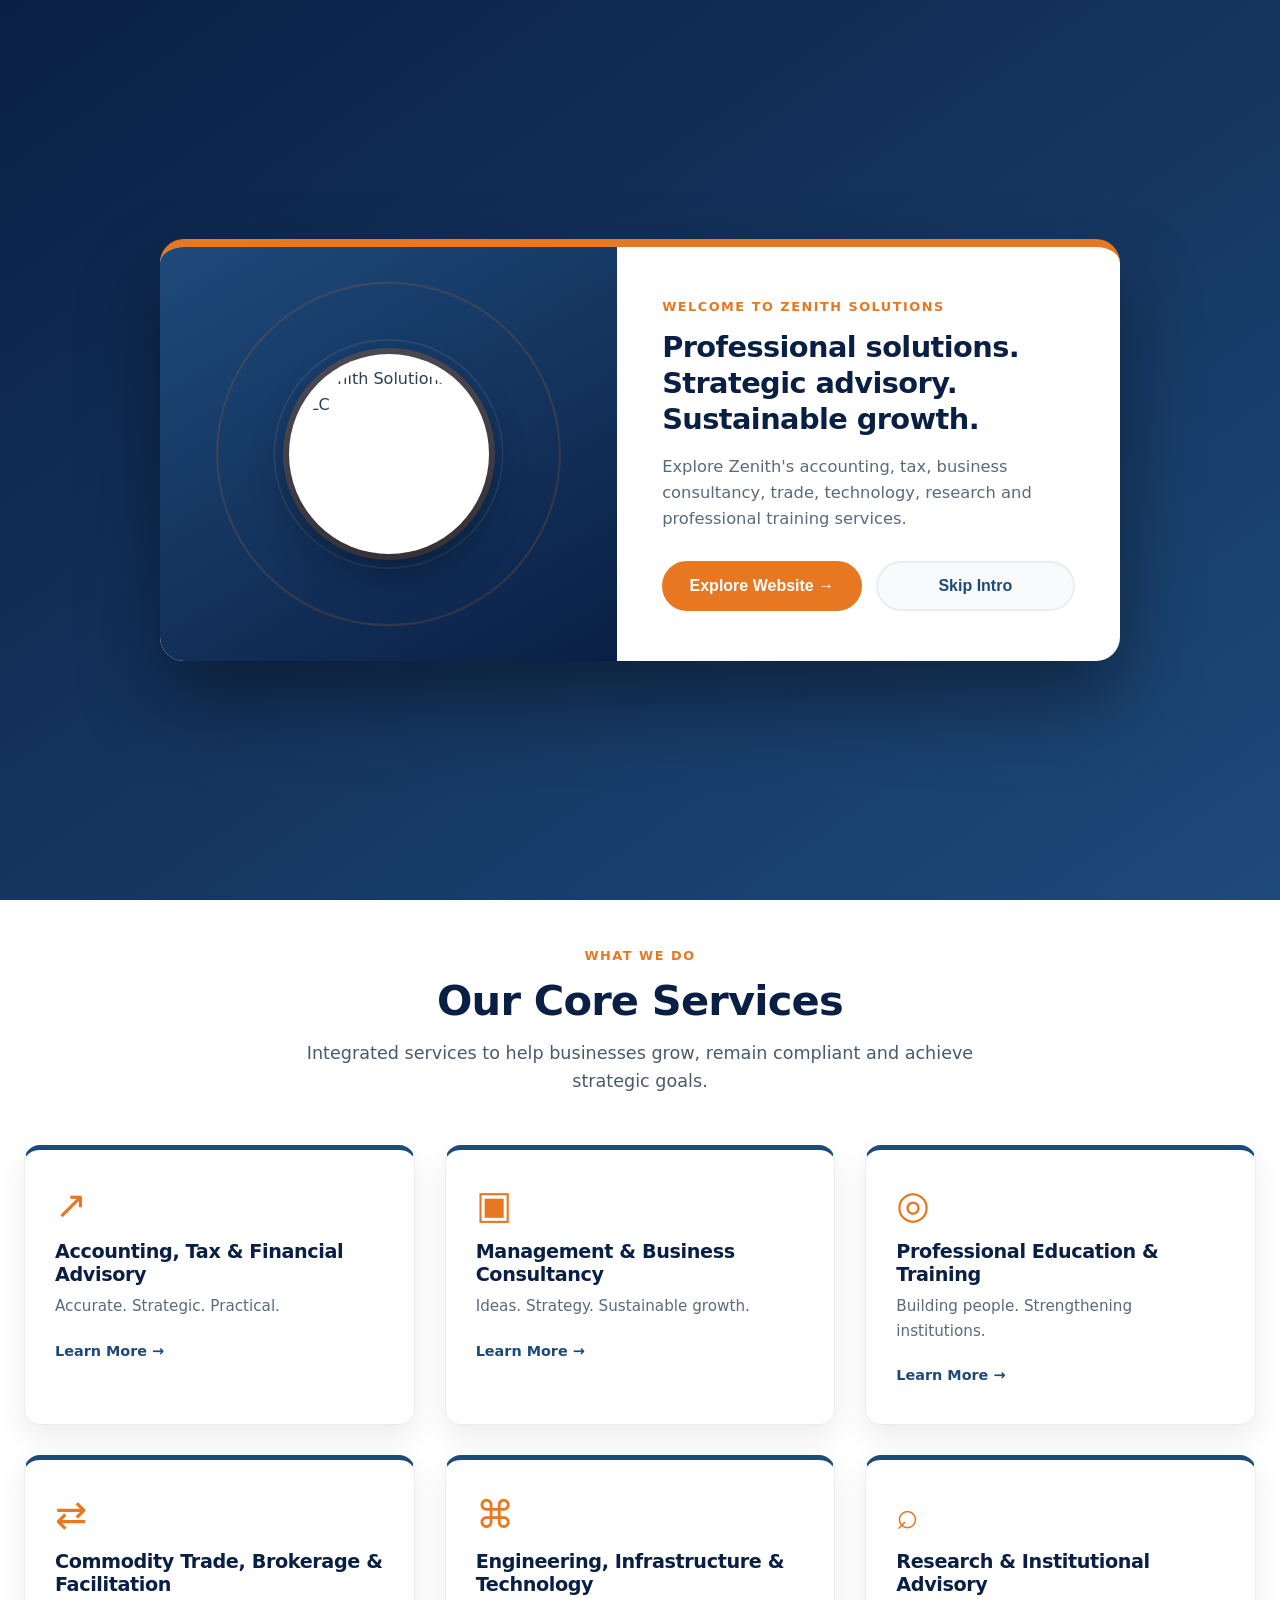
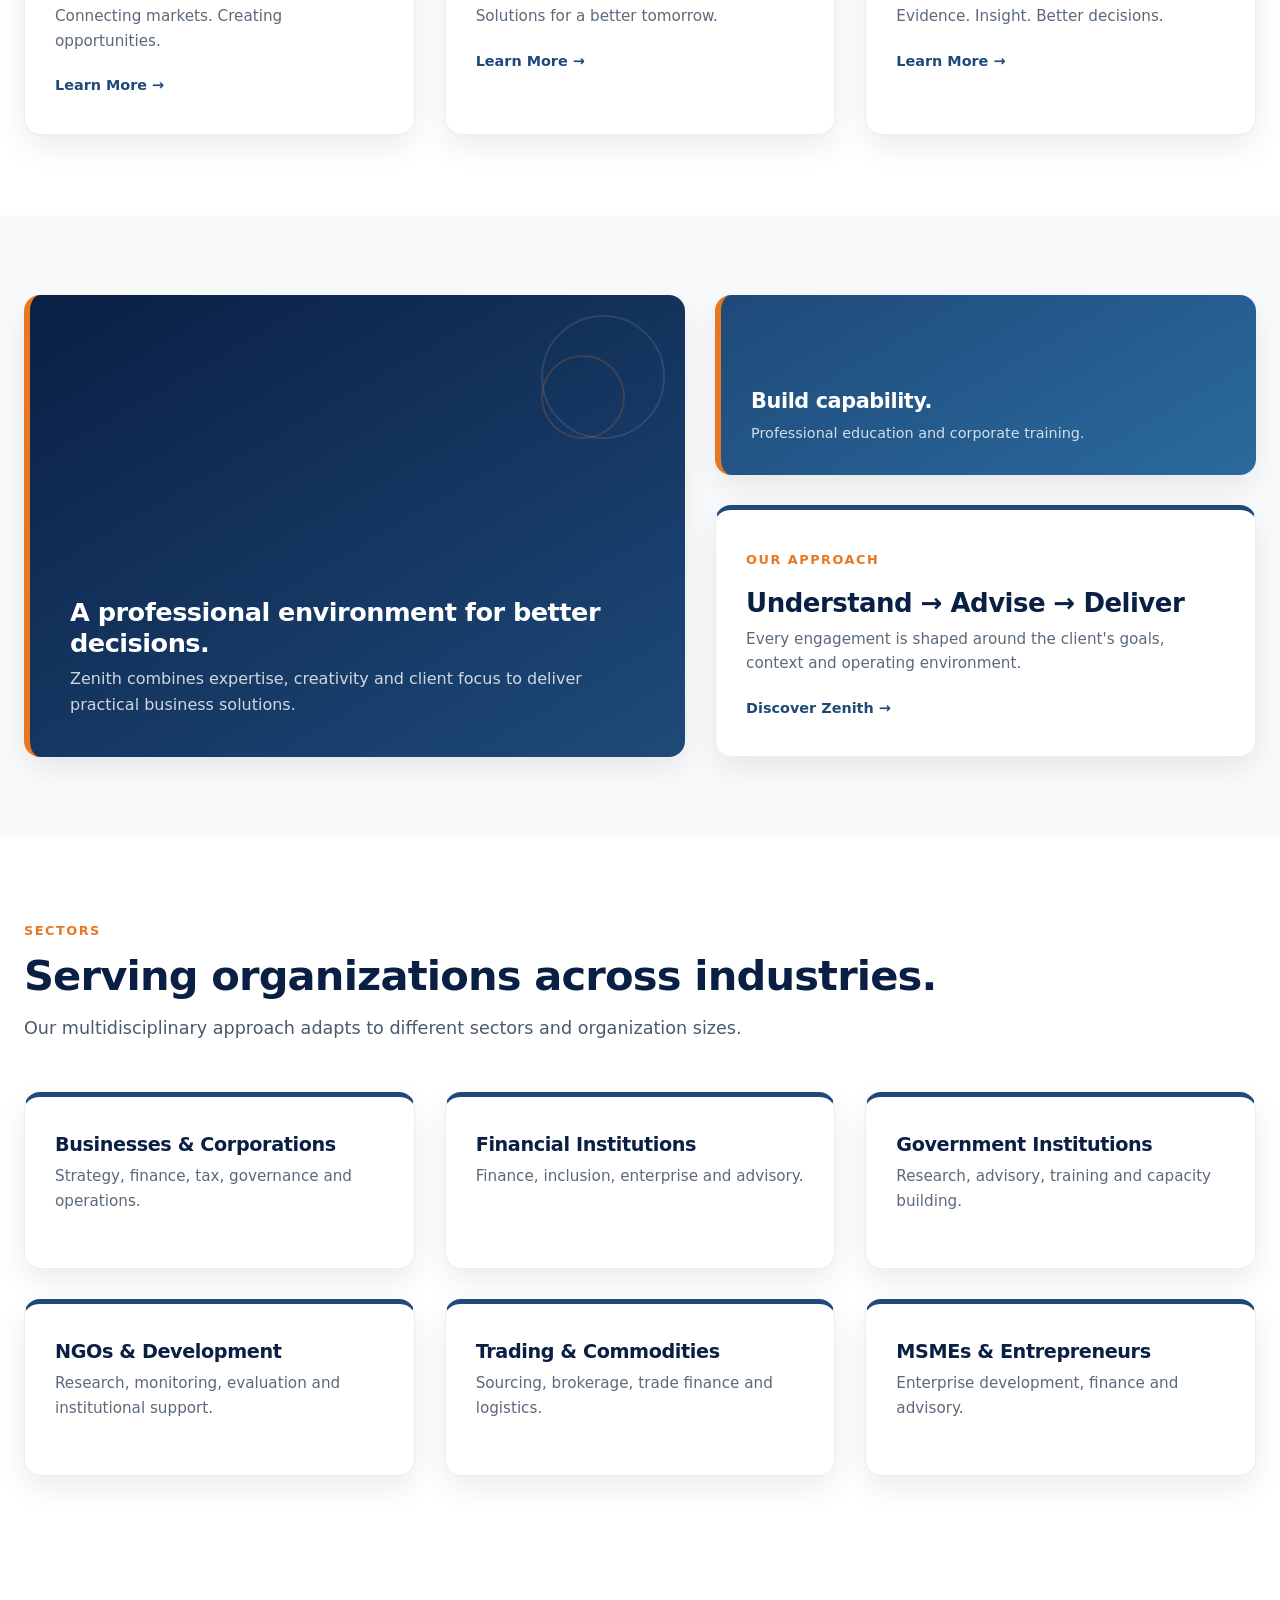
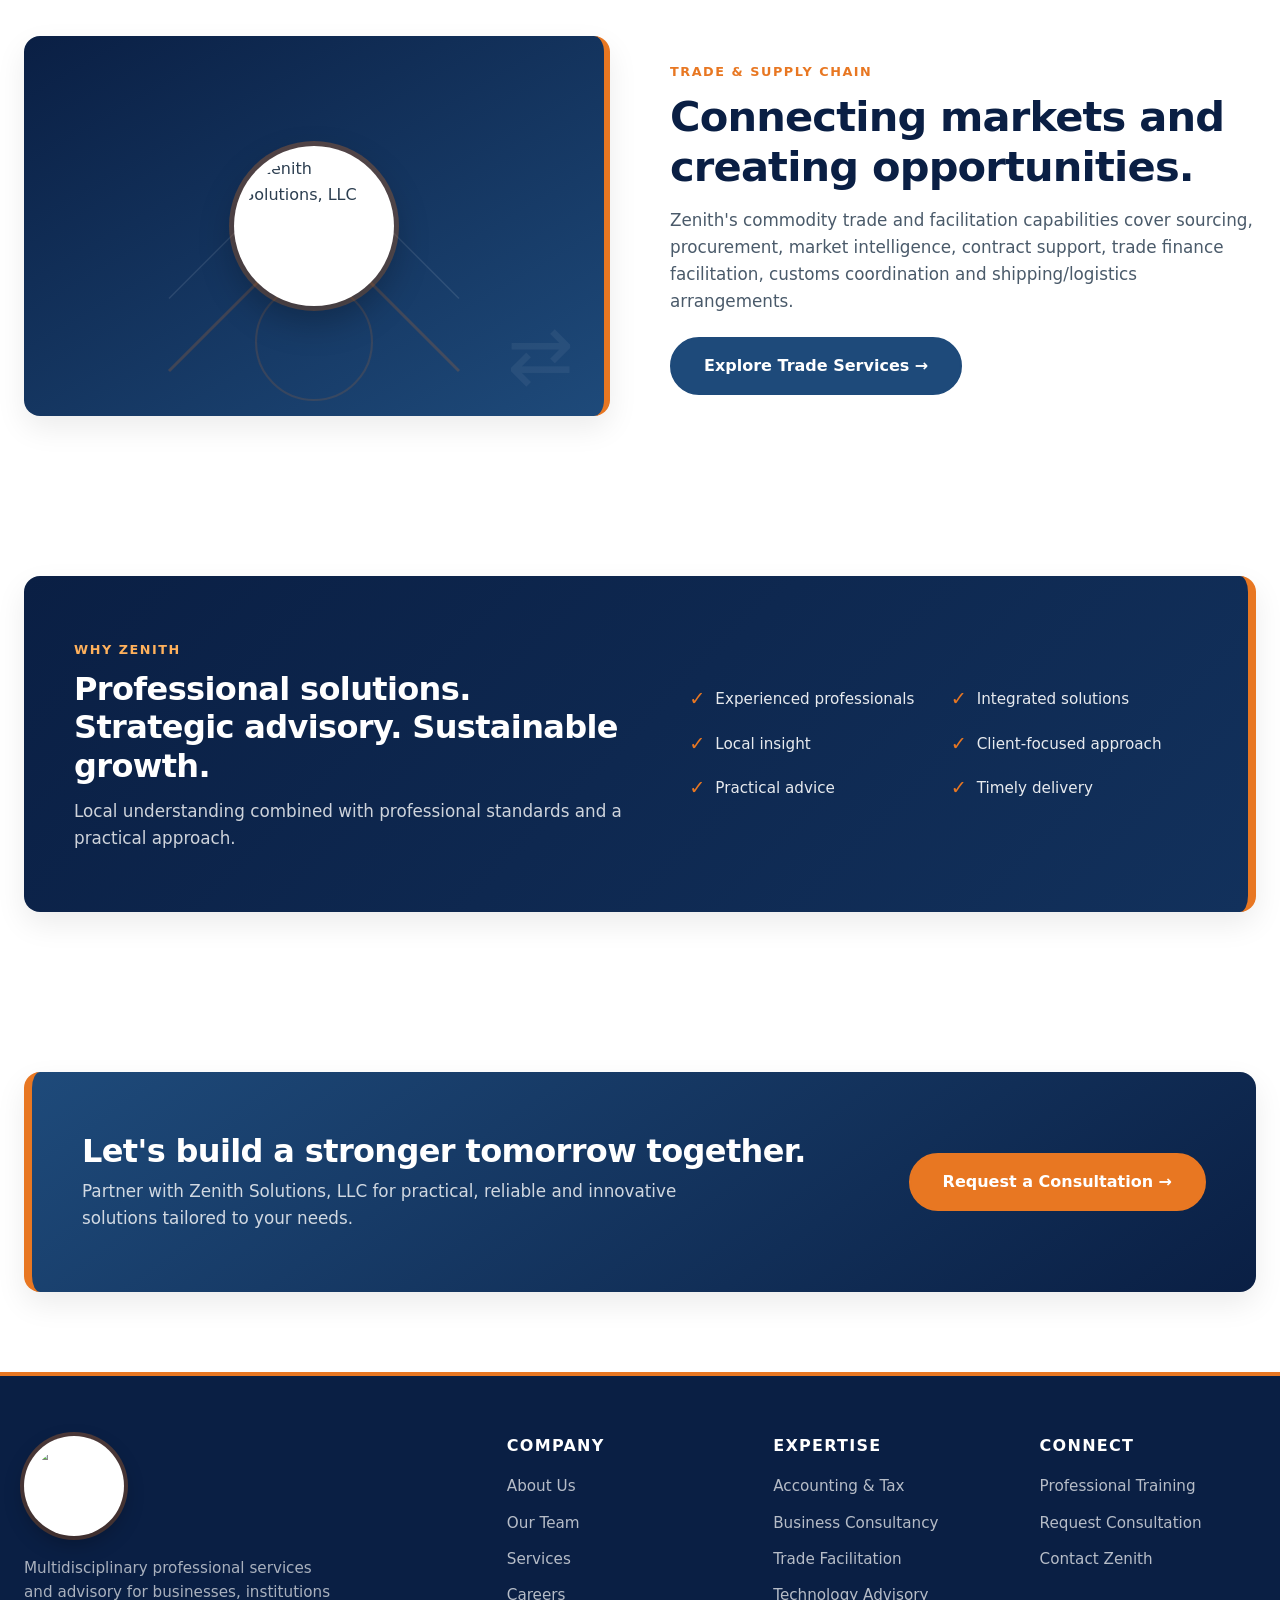
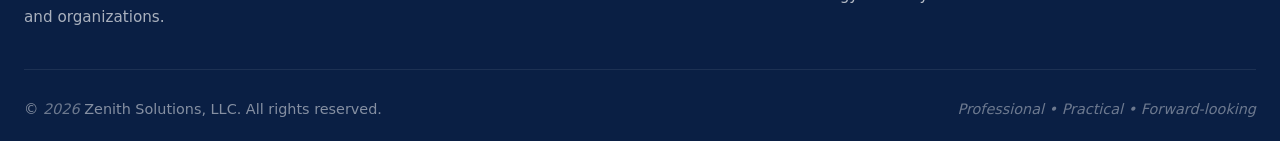
==== index.html @ f46892a3 "Add files via upload" ====
<!DOCTYPE html>
<html lang="en">
<head>
  <meta charset="UTF-8">
  <meta name="viewport" content="width=device-width, initial-scale=1.0">
  <meta name="description" content="Zenith Solutions, LLC — professional accounting, tax, business consultancy, trade, technology, research and training services in Liberia.">
  <title>Home | Zenith Solutions, LLC</title>
  <style>
    /* ---------- RESET & VARIABLES ---------- */
    * {
      margin: 0;
      padding: 0;
      box-sizing: border-box;
    }

    :root {
      --navy: #0A1F44;
      --blue: #1E4A7A;
      --blue-light: #2B6A9E;
      --orange: #E87722;
      --orange-soft: #F5A623;
      --white: #FFFFFF;
      --off-white: #F8FAFC;
      --gray-light: #E9EEF3;
      --gray-text: #2C3E50;
      --shadow: 0 12px 30px rgba(0, 0, 0, 0.08);
      --shadow-hover: 0 20px 40px rgba(0, 0, 0, 0.12);
      --radius: 16px;
      --radius-sm: 10px;
      --transition: all 0.25s ease;
    }

    body {
      font-family: system-ui, -apple-system, 'Segoe UI', Roboto, 'Helvetica Neue', sans-serif;
      background: var(--white);
      color: var(--gray-text);
      line-height: 1.6;
      -webkit-font-smoothing: antialiased;
      overflow-x: hidden;
    }

    .container {
      max-width: 1280px;
      margin: 0 auto;
      padding: 0 24px;
    }

    /* ---------- TYPOGRAPHY ---------- */
    h1, h2, h3, h4 {
      font-weight: 700;
      line-height: 1.2;
      letter-spacing: -0.02em;
      color: var(--navy);
    }

    h1 {
      font-size: clamp(2.2rem, 4.5vw, 3.4rem);
    }

    h2 {
      font-size: clamp(1.8rem, 3.5vw, 2.6rem);
      margin-bottom: 0.8rem;
    }

    h3 {
      font-size: 1.3rem;
      margin-bottom: 0.5rem;
    }

    p {
      color: #3a4a5a;
    }

    a {
      text-decoration: none;
      color: inherit;
      transition: var(--transition);
    }

    .kicker {
      display: inline-block;
      font-size: 0.8rem;
      font-weight: 700;
      text-transform: uppercase;
      letter-spacing: 0.12em;
      color: var(--orange);
      margin-bottom: 0.6rem;
    }

    /* ---------- BUTTONS ---------- */
    .btn {
      display: inline-flex;
      align-items: center;
      justify-content: center;
      gap: 8px;
      padding: 14px 32px;
      border-radius: 50px;
      font-weight: 600;
      font-size: 1rem;
      transition: var(--transition);
      cursor: pointer;
      border: 2px solid transparent;
      text-align: center;
      white-space: nowrap;
    }

    .btn-primary {
      background: var(--orange);
      color: var(--white);
      border-color: var(--orange);
    }

    .btn-primary:hover {
      background: #d4661a;
      border-color: #d4661a;
      transform: translateY(-2px);
      box-shadow: 0 8px 20px rgba(232, 119, 34, 0.3);
    }

    .btn-outline {
      background: transparent;
      color: var(--white);
      border-color: rgba(255, 255, 255, 0.6);
    }

    .btn-outline:hover {
      background: var(--white);
      color: var(--navy);
      border-color: var(--white);
      transform: translateY(-2px);
    }

    .btn-blue {
      background: var(--blue);
      color: var(--white);
      border-color: var(--blue);
    }

    .btn-blue:hover {
      background: var(--navy);
      border-color: var(--navy);
      transform: translateY(-2px);
      box-shadow: 0 8px 20px rgba(10, 31, 68, 0.25);
    }

    /* ---------- WELCOME OVERLAY ---------- */
    .welcome {
      position: fixed;
      inset: 0;
      z-index: 9999;
      background: linear-gradient(145deg, var(--navy) 0%, var(--blue) 100%);
      display: flex;
      align-items: center;
      justify-content: center;
      padding: 24px;
      transition: opacity 0.5s ease, visibility 0.5s ease;
      overflow-y: auto;
    }

    .welcome.hide {
      opacity: 0;
      visibility: hidden;
    }

    .welcome-card {
      background: var(--white);
      border-radius: 24px;
      max-width: 960px;
      width: 100%;
      display: grid;
      grid-template-columns: 1fr 1.1fr;
      overflow: hidden;
      box-shadow: 0 40px 80px rgba(0, 0, 0, 0.4);
      border-top: 8px solid var(--orange);
    }

    .welcome-photo {
      background: linear-gradient(150deg, var(--blue) 0%, var(--navy) 100%);
      min-height: 380px;
      position: relative;
      display: flex;
      align-items: center;
      justify-content: center;
      padding: 30px;
    }

    .welcome-photo::before {
      content: '';
      position: absolute;
      inset: 0;
      background: url("data:image/svg+xml,%3Csvg xmlns='http://www.w3.org/2000/svg' width='400' height='400' viewBox='0 0 400 400'%3E%3Ccircle cx='200' cy='200' r='150' fill='none' stroke='%23E87722' stroke-width='2' opacity='0.15'/%3E%3Ccircle cx='200' cy='200' r='100' fill='none' stroke='%23FFFFFF' stroke-width='1.5' opacity='0.08'/%3E%3Ccircle cx='200' cy='200' r='60' fill='none' stroke='%23E87722' stroke-width='3' opacity='0.1'/%3E%3C/svg%3E") center/cover no-repeat;
    }

    /* Circular logo showcase in welcome */
    .welcome-logo-circle {
      position: relative;
      z-index: 2;
      width: 200px;
      height: 200px;
      border-radius: 50%;
      background: var(--white);
      padding: 12px;
      box-shadow: 0 20px 40px rgba(0, 0, 0, 0.3), 0 0 0 6px rgba(232, 119, 34, 0.25);
      display: flex;
      align-items: center;
      justify-content: center;
      overflow: hidden;
    }

    .welcome-logo-circle img {
      width: 100%;
      height: 100%;
      object-fit: cover;
      border-radius: 50%;
      display: block;
    }

    .welcome-copy {
      padding: 50px 45px;
      display: flex;
      flex-direction: column;
      justify-content: center;
    }

    .welcome-copy .kicker {
      margin-bottom: 0.8rem;
    }

    .welcome-copy h2 {
      font-size: 1.8rem;
      margin-bottom: 1rem;
      line-height: 1.25;
    }

    .welcome-copy p {
      color: #5a6a7a;
      margin-bottom: 1.8rem;
      font-size: 1.02rem;
    }

    .welcome-actions {
      display: flex;
      gap: 14px;
      flex-wrap: wrap;
    }

    .welcome-actions .btn-primary {
      flex: 1;
      min-width: 160px;
    }

    .welcome-actions .btn-outline {
      color: var(--blue);
      border-color: var(--gray-light);
      background: var(--off-white);
      flex: 1;
      min-width: 140px;
    }

    .welcome-actions .btn-outline:hover {
      background: var(--blue);
      color: var(--white);
      border-color: var(--blue);
    }

    /* ---------- TOP BAR ---------- */
    .topbar {
      background: var(--navy);
      color: rgba(255, 255, 255, 0.8);
      font-size: 0.85rem;
      padding: 10px 0;
      border-bottom: 2px solid var(--orange);
    }

    .topbar .container {
      display: flex;
      justify-content: space-between;
      align-items: center;
      flex-wrap: wrap;
      gap: 12px;
    }

    .top-left {
      display: flex;
      gap: 28px;
      flex-wrap: wrap;
    }

    .top-left span {
      display: flex;
      align-items: center;
      gap: 6px;
    }

    .top-right {
      display: flex;
      gap: 18px;
      font-size: 1rem;
      color: rgba(255, 255, 255, 0.7);
    }

    .top-right span {
      cursor: pointer;
      transition: var(--transition);
    }

    .top-right span:hover {
      color: var(--orange);
    }

    /* ---------- NAVBAR — CIRCULAR LOGO ---------- */
    .navbar {
      background: var(--white);
      padding: 0.5rem 0;
      border-bottom: 1px solid var(--gray-light);
      position: sticky;
      top: 0;
      z-index: 100;
      box-shadow: 0 2px 10px rgba(0, 0, 0, 0.03);
    }

    .nav-inner {
      display: flex;
      align-items: center;
      justify-content: space-between;
      flex-wrap: wrap;
      gap: 16px;
    }

    /* Circular logo container */
    .logo-circle {
      display: flex;
      align-items: center;
      flex-shrink: 0;
      position: relative;
    }

    .logo-circle a {
      display: flex;
      align-items: center;
      justify-content: center;
      width: 76px;
      height: 76px;
      border-radius: 50%;
      background: var(--white);
      overflow: hidden;
      padding: 6px;
      box-shadow: 0 6px 18px rgba(10, 31, 68, 0.15), 0 0 0 3px var(--white), 0 0 0 5px rgba(232, 119, 34, 0.35);
      transition: var(--transition);
      position: relative;
      margin: -12px 0;
    }

    .logo-circle a::before {
      content: '';
      position: absolute;
      inset: 0;
      border-radius: 50%;
      background: linear-gradient(145deg, var(--blue) 0%, var(--navy) 100%);
      opacity: 0;
      transition: var(--transition);
    }

    .logo-circle a:hover {
      transform: translateY(-3px) scale(1.04);
      box-shadow: 0 12px 28px rgba(10, 31, 68, 0.25), 0 0 0 3px var(--white), 0 0 0 5px var(--orange);
    }

    .logo-circle a:hover::before {
      opacity: 0.05;
    }

    .logo-circle img {
      width: 100%;
      height: 100%;
      object-fit: contain;
      border-radius: 50%;
      display: block;
      position: relative;
      z-index: 2;
      transition: var(--transition);
    }

    .menu {
      display: none;
      background: none;
      border: 2px solid var(--gray-light);
      border-radius: 8px;
      padding: 8px 14px;
      font-size: 1.4rem;
      cursor: pointer;
      color: var(--navy);
      transition: var(--transition);
    }

    .menu:hover {
      background: var(--off-white);
      border-color: var(--blue);
    }

    .nav-links {
      display: flex;
      align-items: center;
      gap: 6px;
      flex-wrap: wrap;
    }

    .nav-links a {
      font-weight: 500;
      font-size: 0.94rem;
      color: var(--navy);
      padding: 8px 14px;
      border-radius: 30px;
      transition: var(--transition);
      position: relative;
    }

    .nav-links a:hover {
      color: var(--orange);
      background: rgba(232, 119, 34, 0.08);
    }

    .nav-links .nav-cta {
      background: var(--orange);
      color: var(--white) !important;
      padding: 10px 24px;
      font-weight: 600;
      margin-left: 6px;
    }

    .nav-links .nav-cta:hover {
      background: #d4661a !important;
      color: var(--white) !important;
      box-shadow: 0 6px 18px rgba(232, 119, 34, 0.3);
    }

    /* Mobile consult button */
    .mobile-consult {
      display: none;
      background: var(--orange);
      color: var(--white);
      text-align: center;
      padding: 14px;
      font-weight: 600;
      font-size: 1rem;
      border-bottom: 2px solid #d4661a;
    }

    .mobile-consult:hover {
      background: #d4661a;
    }

    /* ---------- HERO ---------- */
    .hero {
      background: linear-gradient(145deg, var(--navy) 0%, var(--blue) 100%);
      color: var(--white);
      padding: 80px 0 90px;
      position: relative;
      overflow: hidden;
    }

    .hero::before {
      content: '';
      position: absolute;
      top: -40%;
      right: -10%;
      width: 600px;
      height: 600px;
      background: radial-gradient(circle, rgba(232, 119, 34, 0.1) 0%, transparent 70%);
      border-radius: 50%;
      pointer-events: none;
    }

    .hero::after {
      content: '';
      position: absolute;
      bottom: -30%;
      left: -5%;
      width: 400px;
      height: 400px;
      background: radial-gradient(circle, rgba(255, 255, 255, 0.03) 0%, transparent 70%);
      border-radius: 50%;
      pointer-events: none;
    }

    .hero-grid {
      display: grid;
      grid-template-columns: 1.1fr 0.9fr;
      gap: 60px;
      align-items: center;
      position: relative;
      z-index: 2;
    }

    .hero h1 {
      color: var(--white);
      margin-bottom: 1.2rem;
    }

    .hero h1 span {
      color: var(--orange-soft);
      position: relative;
      display: inline-block;
    }

    .hero-copy {
      font-size: 1.1rem;
      color: rgba(255, 255, 255, 0.85);
      max-width: 580px;
      margin-bottom: 2rem;
    }

    .hero .actions {
      display: flex;
      gap: 16px;
      flex-wrap: wrap;
    }

    /* Hero visual — circular logo showcase */
    .hero-visual {
      position: relative;
      display: flex;
      justify-content: center;
      align-items: center;
    }

    .hero-logo-circle-wrap {
      position: relative;
      width: 300px;
      height: 300px;
      display: flex;
      align-items: center;
      justify-content: center;
    }

    .hero-logo-circle-wrap::before {
      content: '';
      position: absolute;
      inset: 0;
      border-radius: 50%;
      border: 2px dashed rgba(232, 119, 34, 0.3);
      animation: spin 30s linear infinite;
    }

    .hero-logo-circle-wrap::after {
      content: '';
      position: absolute;
      inset: 20px;
      border-radius: 50%;
      border: 1px solid rgba(255, 255, 255, 0.1);
    }

    @keyframes spin {
      from { transform: rotate(0deg); }
      to { transform: rotate(360deg); }
    }

    .hero-logo-circle {
      width: 230px;
      height: 230px;
      border-radius: 50%;
      background: var(--white);
      padding: 14px;
      box-shadow: 0 30px 60px rgba(0, 0, 0, 0.4), 0 0 0 6px rgba(255, 255, 255, 0.1), 0 0 0 12px rgba(232, 119, 34, 0.2);
      display: flex;
      align-items: center;
      justify-content: center;
      transition: var(--transition);
      position: relative;
      z-index: 2;
    }

    .hero-logo-circle:hover {
      transform: scale(1.04);
      box-shadow: 0 40px 70px rgba(0, 0, 0, 0.45), 0 0 0 6px rgba(255, 255, 255, 0.15), 0 0 0 12px rgba(232, 119, 34, 0.35);
    }

    .hero-logo-circle img {
      width: 100%;
      height: 100%;
      object-fit: contain;
      border-radius: 50%;
      display: block;
    }

    .hero-pill {
      position: absolute;
      background: var(--white);
      color: var(--navy);
      padding: 14px 22px;
      border-radius: 60px;
      box-shadow: 0 20px 30px rgba(0, 0, 0, 0.2);
      display: flex;
      flex-direction: column;
      gap: 2px;
      font-size: 0.85rem;
      border-left: 5px solid var(--orange);
      transition: var(--transition);
      z-index: 5;
    }

    .hero-pill strong {
      font-size: 0.95rem;
      color: var(--navy);
    }

    .hero-pill span {
      color: #5a6a7a;
    }

    .pill-one {
      bottom: -5px;
      left: -20px;
      animation: float 5s ease-in-out infinite;
    }

    .pill-two {
      top: -5px;
      right: -20px;
      animation: float 6s ease-in-out infinite reverse;
    }

    @keyframes float {
      0%, 100% { transform: translateY(0); }
      50% { transform: translateY(-12px); }
    }

    /* ---------- REVEAL ANIMATION ---------- */
    .reveal {
      opacity: 0;
      transform: translateY(30px);
      transition: opacity 0.7s ease, transform 0.7s ease;
    }

    .reveal.visible {
      opacity: 1;
      transform: translateY(0);
    }

    /* ---------- TRUST BAR ---------- */
    .trust {
      background: var(--off-white);
      padding: 40px 0;
      border-bottom: 3px solid var(--orange);
    }

    .trust-grid {
      display: grid;
      grid-template-columns: repeat(4, 1fr);
      gap: 30px;
      text-align: center;
    }

    .trust-item strong {
      display: block;
      font-size: 1.1rem;
      color: var(--navy);
      font-weight: 700;
      margin-bottom: 4px;
    }

    .trust-item span {
      font-size: 0.9rem;
      color: #5a6a7a;
    }

    .trust-item {
      padding: 10px;
      border-right: 1px solid var(--gray-light);
    }

    .trust-item:last-child {
      border-right: none;
    }

    /* ---------- SECTIONS ---------- */
    .section {
      padding: 80px 0;
    }

    .section.soft {
      background: var(--off-white);
    }

    .section-head {
      margin-bottom: 50px;
    }

    .section-head.center {
      text-align: center;
      max-width: 700px;
      margin-left: auto;
      margin-right: auto;
    }

    .section-head p {
      font-size: 1.1rem;
      color: #4a5a6a;
    }

    /* ---------- CARDS GRID ---------- */
    .grid3 {
      display: grid;
      grid-template-columns: repeat(auto-fit, minmax(300px, 1fr));
      gap: 30px;
    }

    .card {
      background: var(--white);
      border-radius: var(--radius);
      padding: 36px 30px;
      box-shadow: var(--shadow);
      transition: var(--transition);
      border: 1px solid var(--gray-light);
      border-top: 5px solid var(--blue);
      position: relative;
      overflow: hidden;
    }

    .card:hover {
      transform: translateY(-8px);
      box-shadow: var(--shadow-hover);
      border-top-color: var(--orange);
    }

    .card .icon {
      font-size: 2.4rem;
      color: var(--orange);
      margin-bottom: 1rem;
      font-weight: 300;
      line-height: 1;
    }

    .card h3 {
      font-size: 1.2rem;
      margin-bottom: 0.5rem;
    }

    .card p {
      color: #5a6a7a;
      margin-bottom: 1.2rem;
      font-size: 0.95rem;
    }

    .more {
      font-weight: 600;
      color: var(--blue);
      font-size: 0.9rem;
      display: inline-flex;
      align-items: center;
      gap: 4px;
      transition: var(--transition);
    }

    .more:hover {
      color: var(--orange);
      gap: 8px;
    }

    /* ---------- PHOTO MOSAIC ---------- */
    .photo-mosaic {
      display: grid;
      grid-template-columns: 1.1fr 0.9fr;
      gap: 30px;
      align-items: stretch;
    }

    .photo-large {
      background: linear-gradient(150deg, var(--navy) 0%, var(--blue) 100%);
      border-radius: var(--radius);
      min-height: 420px;
      display: flex;
      align-items: flex-end;
      padding: 40px;
      box-shadow: var(--shadow);
      border-left: 6px solid var(--orange);
      position: relative;
      overflow: hidden;
    }

    .photo-large::before {
      content: '';
      position: absolute;
      top: 20px;
      right: 20px;
      width: 120px;
      height: 120px;
      border: 2px solid rgba(255, 255, 255, 0.1);
      border-radius: 50%;
    }

    .photo-large::after {
      content: '';
      position: absolute;
      top: 60px;
      right: 60px;
      width: 80px;
      height: 80px;
      border: 2px solid rgba(232, 119, 34, 0.2);
      border-radius: 50%;
    }

    .photo-caption {
      position: relative;
      z-index: 2;
    }

    .photo-caption h3 {
      color: var(--white);
      font-size: 1.6rem;
      margin-bottom: 0.5rem;
    }

    .photo-caption p {
      color: rgba(255, 255, 255, 0.8);
      font-size: 1rem;
    }

    .photo-column {
      display: flex;
      flex-direction: column;
      gap: 30px;
    }

    .photo-small {
      background: linear-gradient(150deg, var(--blue) 0%, var(--blue-light) 100%);
      border-radius: var(--radius);
      min-height: 180px;
      display: flex;
      align-items: flex-end;
      padding: 30px;
      box-shadow: var(--shadow);
      border-left: 6px solid var(--orange);
    }

    .photo-small .photo-caption h3 {
      font-size: 1.3rem;
    }

    .photo-small .photo-caption p {
      font-size: 0.9rem;
    }

    /* ---------- TRADE FEATURE ---------- */
    .trade-feature {
      display: grid;
      grid-template-columns: 1fr 1fr;
      gap: 60px;
      align-items: center;
    }

    .trade-photo {
      background: linear-gradient(150deg, var(--navy) 0%, var(--blue) 100%);
      border-radius: var(--radius);
      min-height: 380px;
      box-shadow: var(--shadow);
      border-right: 6px solid var(--orange);
      position: relative;
      overflow: hidden;
      display: flex;
      align-items: center;
      justify-content: center;
    }

    .trade-photo::before {
      content: '';
      position: absolute;
      inset: 0;
      background: url("data:image/svg+xml,%3Csvg xmlns='http://www.w3.org/2000/svg' width='400' height='400' viewBox='0 0 400 400'%3E%3Cpath d='M100 300 L200 200 L300 300' fill='none' stroke='%23E87722' stroke-width='2' opacity='0.2'/%3E%3Cpath d='M100 250 L200 150 L300 250' fill='none' stroke='%23FFFFFF' stroke-width='1' opacity='0.1'/%3E%3Ccircle cx='200' cy='280' r='40' fill='none' stroke='%23E87722' stroke-width='1.5' opacity='0.15'/%3E%3C/svg%3E") center/cover no-repeat;
    }

    .trade-photo::after {
      content: '⇄';
      font-size: 5rem;
      color: rgba(255, 255, 255, 0.06);
      position: absolute;
      bottom: 20px;
      right: 30px;
      line-height: 1;
    }

    /* Trade circular logo mark */
    .trade-logo-circle {
      position: relative;
      z-index: 2;
      width: 160px;
      height: 160px;
      border-radius: 50%;
      background: var(--white);
      padding: 10px;
      box-shadow: 0 15px 35px rgba(0, 0, 0, 0.25), 0 0 0 5px rgba(232, 119, 34, 0.3);
      display: flex;
      align-items: center;
      justify-content: center;
      transition: var(--transition);
    }

    .trade-logo-circle:hover {
      transform: scale(1.05);
    }

    .trade-logo-circle img {
      width: 100%;
      height: 100%;
      object-fit: contain;
      border-radius: 50%;
      display: block;
    }

    .trade-feature h2 {
      margin-bottom: 1rem;
    }

    .trade-feature p {
      font-size: 1.05rem;
      color: #4a5a6a;
    }

    /* ---------- FEATURE STRIP ---------- */
    .feature-strip {
      background: linear-gradient(135deg, var(--navy) 0%, #12315c 100%);
      color: var(--white);
      padding: 60px 50px;
      border-radius: var(--radius);
      display: grid;
      grid-template-columns: 1fr 0.9fr;
      gap: 50px;
      align-items: center;
      box-shadow: var(--shadow);
      border-right: 8px solid var(--orange);
    }

    .feature-strip h2 {
      color: var(--white);
      font-size: 2rem;
      margin-bottom: 0.8rem;
    }

    .feature-strip p {
      color: rgba(255, 255, 255, 0.8);
      font-size: 1.05rem;
    }

    .feature-list {
      display: grid;
      grid-template-columns: 1fr 1fr;
      gap: 14px;
    }

    .feature-list div {
      color: rgba(255, 255, 255, 0.9);
      font-weight: 500;
      display: flex;
      align-items: center;
      gap: 10px;
      font-size: 0.95rem;
    }

    .feature-list div::before {
      content: '✓';
      color: var(--orange);
      font-weight: 700;
      font-size: 1.2rem;
    }

    /* ---------- CTA ---------- */
    .cta {
      background: linear-gradient(145deg, var(--blue) 0%, var(--navy) 100%);
      padding: 60px 50px;
      border-radius: var(--radius);
      display: flex;
      justify-content: space-between;
      align-items: center;
      gap: 40px;
      flex-wrap: wrap;
      box-shadow: var(--shadow);
      border-left: 8px solid var(--orange);
    }

    .cta h2 {
      color: var(--white);
      font-size: 2rem;
      margin-bottom: 0.5rem;
    }

    .cta p {
      color: rgba(255, 255, 255, 0.8);
      font-size: 1.05rem;
      max-width: 600px;
    }

    /* ---------- FOOTER ---------- */
    .footer {
      background: var(--navy);
      color: rgba(255, 255, 255, 0.75);
      padding: 60px 0 20px;
      border-top: 4px solid var(--orange);
    }

    .footer-grid {
      display: grid;
      grid-template-columns: 2fr 1fr 1fr 1fr;
      gap: 50px;
      padding-bottom: 40px;
      border-bottom: 1px solid rgba(255, 255, 255, 0.08);
    }

    /* Footer circular logo */
    .footer-logo-circle {
      width: 100px;
      height: 100px;
      border-radius: 50%;
      background: var(--white);
      padding: 8px;
      display: flex;
      align-items: center;
      justify-content: center;
      margin-bottom: 20px;
      box-shadow: 0 8px 20px rgba(0, 0, 0, 0.25), 0 0 0 4px rgba(232, 119, 34, 0.3);
      transition: var(--transition);
    }

    .footer-logo-circle:hover {
      transform: scale(1.05);
    }

    .footer-logo-circle img {
      width: 100%;
      height: 100%;
      object-fit: contain;
      border-radius: 50%;
      display: block;
    }

    .footer p {
      color: rgba(255, 255, 255, 0.65);
      font-size: 0.95rem;
      max-width: 320px;
    }

    .footer h3 {
      color: var(--white);
      font-size: 1rem;
      text-transform: uppercase;
      letter-spacing: 0.08em;
      margin-bottom: 1.2rem;
      font-weight: 700;
    }

    .footer a {
      display: block;
      color: rgba(255, 255, 255, 0.7);
      margin-bottom: 12px;
      font-size: 0.95rem;
      transition: var(--transition);
    }

    .footer a:hover {
      color: var(--orange);
      transform: translateX(4px);
    }

    .copyright {
      padding-top: 28px;
      display: flex;
      justify-content: space-between;
      align-items: center;
      flex-wrap: wrap;
      gap: 12px;
      color: rgba(255, 255, 255, 0.5);
      font-size: 0.9rem;
    }

    .copyright span:last-child {
      color: rgba(255, 255, 255, 0.4);
      font-style: italic;
    }

    /* ---------- RESPONSIVE ---------- */
    @media (max-width: 1024px) {
      .hero-grid {
        grid-template-columns: 1fr;
        text-align: center;
      }

      .hero-copy {
        margin-left: auto;
        margin-right: auto;
      }

      .hero .actions {
        justify-content: center;
      }

      .hero-visual {
        margin-top: 40px;
      }

      .photo-mosaic {
        grid-template-columns: 1fr;
      }

      .trade-feature {
        grid-template-columns: 1fr;
        gap: 40px;
      }

      .feature-strip {
        grid-template-columns: 1fr;
        padding: 40px 30px;
      }

      .cta {
        flex-direction: column;
        text-align: center;
        padding: 40px 30px;
      }

      .footer-grid {
        grid-template-columns: 1fr 1fr;
      }

      .welcome-card {
        grid-template-columns: 1fr;
        max-width: 500px;
      }

      .welcome-photo {
        min-height: 240px;
      }

      .welcome-copy {
        padding: 40px 32px;
      }
    }

    @media (max-width: 768px) {
      .topbar .container {
        flex-direction: column;
        text-align: center;
      }

      .top-left {
        justify-content: center;
        gap: 16px;
      }

      .top-right {
        justify-content: center;
      }

      .menu {
        display: block;
      }

      .nav-links {
        display: none;
        width: 100%;
        flex-direction: column;
        align-items: stretch;
        padding: 16px 0 8px;
        gap: 4px;
      }

      .nav-links.active {
        display: flex;
      }

      .nav-links a {
        padding: 12px 16px;
        border-radius: 10px;
        text-align: center;
      }

      .nav-links .nav-cta {
        margin-left: 0;
        margin-top: 6px;
      }

      .mobile-consult {
        display: block;
      }

      .trust-grid {
        grid-template-columns: 1fr 1fr;
        gap: 20px;
      }

      .trust-item {
        border-right: none;
        border-bottom: 1px solid var(--gray-light);
        padding-bottom: 16px;
      }

      .trust-item:nth-child(3),
      .trust-item:nth-child(4) {
        border-bottom: none;
      }

      .grid3 {
        grid-template-columns: 1fr;
      }

      .feature-list {
        grid-template-columns: 1fr;
      }

      .footer-grid {
        grid-template-columns: 1fr;
        gap: 30px;
      }

      .copyright {
        flex-direction: column;
        text-align: center;
      }

      .hero-pill {
        display: none;
      }

      /* Smaller circle on mobile navbar */
      .logo-circle a {
        width: 62px;
        height: 62px;
        padding: 5px;
        margin: -8px 0;
      }

      .hero-logo-circle-wrap {
        width: 240px;
        height: 240px;
      }

      .hero-logo-circle {
        width: 180px;
        height: 180px;
        padding: 12px;
      }

      .welcome-logo-circle {
        width: 150px;
        height: 150px;
        padding: 10px;
      }

      .welcome-copy h2 {
        font-size: 1.5rem;
      }
    }

    @media (max-width: 480px) {
      .container {
        padding: 0 16px;
      }

      .section {
        padding: 50px 0;
      }

      .logo-circle a {
        width: 52px;
        height: 52px;
        padding: 4px;
        margin: -6px 0;
      }

      .hero-logo-circle-wrap {
        width: 200px;
        height: 200px;
      }

      .hero-logo-circle {
        width: 150px;
        height: 150px;
        padding: 10px;
        box-shadow: 0 20px 40px rgba(0, 0, 0, 0.35), 0 0 0 4px rgba(255, 255, 255, 0.1), 0 0 0 8px rgba(232, 119, 34, 0.2);
      }

      .photo-large {
        min-height: 320px;
        padding: 28px;
      }

      .photo-small {
        min-height: 140px;
        padding: 22px;
      }

      .trade-photo {
        min-height: 260px;
      }

      .trade-logo-circle {
        width: 120px;
        height: 120px;
      }

      .feature-strip {
        padding: 30px 22px;
      }

      .cta {
        padding: 30px 22px;
      }

      .trust-grid {
        grid-template-columns: 1fr;
      }

      .trust-item {
        border-bottom: 1px solid var(--gray-light);
        padding-bottom: 16px;
      }

      .trust-item:last-child {
        border-bottom: none;
      }

      .welcome-logo-circle {
        width: 120px;
        height: 120px;
        padding: 8px;
      }

      .welcome-copy {
        padding: 30px 22px;
      }

      .welcome-actions {
        flex-direction: column;
      }

      .welcome-actions .btn-primary,
      .welcome-actions .btn-outline {
        width: 100%;
        flex: none;
      }

      .footer-logo-circle {
        width: 80px;
        height: 80px;
      }
    }

    /* Reduce motion preference */
    @media (prefers-reduced-motion: reduce) {
      * {
        animation-duration: 0.01ms !important;
        animation-iteration-count: 1 !important;
        transition-duration: 0.01ms !important;
      }

      .reveal {
        opacity: 1;
        transform: none;
      }

      .hero-logo-circle-wrap::before {
        animation: none;
      }
    }
  

/* ===== ZENITH CONSULTATION UPGRADE — ADDITIVE ONLY ===== */
.zs-consult-overlay{position:fixed;inset:0;background:rgba(6,31,62,.72);backdrop-filter:blur(7px);-webkit-backdrop-filter:blur(7px);display:flex;align-items:center;justify-content:center;padding:22px;z-index:9999;opacity:0;visibility:hidden;transition:opacity .25s ease,visibility .25s ease}
.zs-consult-overlay.is-open{opacity:1;visibility:visible}
.zs-consult-modal{width:min(960px,100%);max-height:min(90vh,820px);overflow:auto;background:#fff;border-radius:24px;box-shadow:0 30px 90px rgba(6,31,62,.35);border:1px solid rgba(255,255,255,.45);transform:translateY(18px) scale(.98);transition:transform .28s ease;position:relative}
.zs-consult-overlay.is-open .zs-consult-modal{transform:none}
.zs-consult-top{display:flex;justify-content:space-between;align-items:flex-start;gap:20px;padding:28px 32px 20px;background:linear-gradient(135deg,#061f3e 0%,#0b4d9c 100%);color:#fff}
.zs-consult-brand{display:flex;align-items:center;gap:14px}.zs-consult-brand img{width:54px;height:54px;object-fit:contain;border-radius:50%;background:#fff;padding:4px}.zs-consult-kicker{display:block;color:#ff9d31;font-size:10px;font-weight:900;letter-spacing:.15em;text-transform:uppercase;margin-bottom:4px}.zs-consult-top h2{color:#fff;margin:0;font-size:clamp(26px,4vw,38px)}
.zs-consult-close{width:42px;height:42px;border:1px solid rgba(255,255,255,.25);border-radius:50%;background:rgba(255,255,255,.1);color:#fff;font-size:24px;line-height:1;cursor:pointer;display:grid;place-items:center;transition:.2s;flex:0 0 auto}.zs-consult-close:hover{background:#ff8611;transform:rotate(4deg)}
.zs-consult-body{display:grid;grid-template-columns:.78fr 1.22fr;gap:0}.zs-consult-side{padding:30px;background:#f5f9fe;border-right:1px solid #e1eaf4}.zs-consult-side h3{font-size:20px;margin:0 0 8px;color:#061f3e}.zs-consult-side>p{font-size:14px;color:#526579;line-height:1.65;margin-bottom:22px}.zs-consult-steps{display:grid;gap:13px}.zs-consult-step{display:flex;gap:12px;align-items:flex-start}.zs-consult-step-num{width:30px;height:30px;border-radius:50%;background:#eaf3ff;color:#0b4d9c;display:grid;place-items:center;font-weight:900;font-size:12px;flex:0 0 auto}.zs-consult-step strong{display:block;color:#0b2343;font-size:13px;margin-bottom:2px}.zs-consult-step span{display:block;color:#6a7a8a;font-size:12px;line-height:1.45}.zs-consult-note{margin-top:24px;padding:14px 15px;border-left:4px solid #ff8611;background:#fff7ed;border-radius:9px;color:#5e4b39;font-size:12px;line-height:1.55}
.zs-consult-form{padding:30px 32px}.zs-consult-form h3{margin:0 0 4px;color:#061f3e;font-size:21px}.zs-consult-form .zs-help{margin:0 0 20px;color:#6a7a8a;font-size:13px}.zs-form-grid{display:grid;grid-template-columns:1fr 1fr;gap:15px}.zs-field{display:flex;flex-direction:column;gap:6px}.zs-field.full{grid-column:1/-1}.zs-field label{font-size:12px;font-weight:800;color:#0b2343}.zs-field input,.zs-field select,.zs-field textarea{width:100%;margin:0;padding:12px 13px;border:1px solid #cbd8e7;border-radius:10px;background:#fff;color:#0b2343;font:inherit;outline:none;transition:.2s}.zs-field input:focus,.zs-field select:focus,.zs-field textarea:focus{border-color:#0b4d9c;box-shadow:0 0 0 4px rgba(11,77,156,.08)}.zs-field textarea{min-height:100px;resize:vertical}.zs-required{color:#ff8611}.zs-consult-actions{display:flex;align-items:center;justify-content:space-between;gap:15px;margin-top:20px;flex-wrap:wrap}.zs-consult-submit{border:0!important;min-width:210px}.zs-consult-privacy{font-size:11px;color:#7a8896;max-width:390px;line-height:1.5}.zs-consult-success{display:none;margin-top:15px;padding:13px 15px;border-left:4px solid #0b4d9c;background:#eef6ff;border-radius:8px;color:#0b2343;font-size:13px;line-height:1.5}.zs-consult-success.show{display:block}
@media(max-width:760px){.zs-consult-overlay{padding:10px}.zs-consult-modal{max-height:94vh;border-radius:18px}.zs-consult-top{padding:22px 20px 17px}.zs-consult-brand img{width:46px;height:46px}.zs-consult-body{grid-template-columns:1fr}.zs-consult-side{display:none}.zs-consult-form{padding:22px 20px}.zs-form-grid{grid-template-columns:1fr}.zs-field.full{grid-column:auto}.zs-consult-actions{align-items:stretch}.zs-consult-submit{width:100%}.zs-consult-privacy{max-width:none}.zs-consult-close{width:38px;height:38px;font-size:21px}}

</style>
</head>
<body>

<!-- WELCOME OVERLAY -->
<div class="welcome" id="welcome">
  <div class="welcome-card">
    <div class="welcome-photo">
      <div class="welcome-logo-circle">
        <img src="assets/zenith-logo.jpg" alt="Zenith Solutions, LLC">
      </div>
    </div>
    <div class="welcome-copy">
      <span class="kicker">Welcome to Zenith Solutions</span>
      <h2>Professional solutions. Strategic advisory. Sustainable growth.</h2>
      <p>Explore Zenith's accounting, tax, business consultancy, trade, technology, research and professional training services.</p>
      <div class="welcome-actions">
        <button class="btn btn-primary" data-enter>Explore Website →</button>
        <button class="btn btn-outline" data-skip>Skip Intro</button>
      </div>
    </div>
  </div>
</div>

<!-- TOP BAR -->
<div class="topbar">
  <div class="container">
    <div class="top-left">
      <span>⌖ Congo Town, Monrovia, Liberia</span>
      <span>☎ +231 77 123 4567</span>
      <span>✉ info@zenithsolutionslr.com</span>
    </div>
    <div class="top-right">
      <span>●</span>
      <span>in</span>
      <span>◎</span>
    </div>
  </div>
</div>

<!-- NAVBAR WITH CIRCULAR LOGO -->
<header class="navbar">
  <div class="container nav-inner">
    <div class="logo-circle">
      <a href="index.html" aria-label="Zenith Solutions Home">
        <img src="assets/zenith-logo.jpg" alt="Zenith Solutions, LLC">
      </a>
    </div>
    <button class="menu" aria-label="Open navigation" id="menuToggle">☰</button>
    <nav class="nav-links" id="navLinks">
      <a href="index.html">Home</a>
      <a href="about.html">About Us</a>
      <a href="services.html">Our Services</a>
      <a href="training.html">Training</a>
      <a href="team.html">Our Team</a>
      <a href="careers.html">Careers</a>
      <a href="insights.html">Insights</a>
      <a href="contact.html">Contact</a>
      <a class="nav-cta" href="contact.html">Request a Consultation</a>
    </nav>
  </div>
</header>

<!-- Mobile consult button -->
<a class="mobile-consult" href="contact.html">Request Consultation →</a>

<!-- HERO -->
<section class="hero">
  <div class="container hero-grid">
    <div class="reveal">
      <span class="eyebrow">Your partner for professional solutions</span>
      <h1>Professional solutions for a <span>stronger Liberia.</span></h1>
      <p class="hero-copy">Zenith Solutions, LLC provides integrated accounting, tax, financial advisory, business consultancy, trade facilitation, technical advisory and professional training services.</p>
      <div class="actions">
        <a class="btn btn-primary" href="services.html">Our Services →</a>
        <a class="btn btn-outline" href="contact.html">Contact Us</a>
      </div>
    </div>
    <div class="hero-visual reveal">
      <div class="hero-logo-circle-wrap">
        <div class="hero-logo-circle">
          <img src="assets/zenith-logo.jpg" alt="Zenith Solutions, LLC — Professional Services & Advisory">
        </div>
      </div>
      <div class="hero-pill pill-one">
        <strong>Professional expertise</strong>
        <span>Across multiple disciplines.</span>
      </div>
      <div class="hero-pill pill-two">
        <strong>Client-focused solutions</strong>
        <span>Built around real needs.</span>
      </div>
    </div>
  </div>
</section>

<!-- TRUST BAR -->
<section class="trust">
  <div class="container trust-grid">
    <div class="trust-item">
      <strong>Professional Expertise</strong>
      <span>Experienced professionals</span>
    </div>
    <div class="trust-item">
      <strong>Client Focused</strong>
      <span>Solutions built around needs</span>
    </div>
    <div class="trust-item">
      <strong>Local Knowledge</strong>
      <span>Global standards</span>
    </div>
    <div class="trust-item">
      <strong>Trusted Partner</strong>
      <span>Professional delivery</span>
    </div>
  </div>
</section>

<!-- CORE SERVICES -->
<section class="section">
  <div class="container">
    <div class="section-head center reveal">
      <span class="kicker">What we do</span>
      <h2>Our Core Services</h2>
      <p>Integrated services to help businesses grow, remain compliant and achieve strategic goals.</p>
    </div>
    <div class="grid3">
      <div class="card reveal">
        <div class="icon">↗</div>
        <h3>Accounting, Tax & Financial Advisory</h3>
        <p>Accurate. Strategic. Practical.</p>
        <a class="more" href="services.html#accounting">Learn More →</a>
      </div>
      <div class="card reveal">
        <div class="icon">▣</div>
        <h3>Management & Business Consultancy</h3>
        <p>Ideas. Strategy. Sustainable growth.</p>
        <a class="more" href="services.html#consulting">Learn More →</a>
      </div>
      <div class="card reveal">
        <div class="icon">◎</div>
        <h3>Professional Education & Training</h3>
        <p>Building people. Strengthening institutions.</p>
        <a class="more" href="training.html">Learn More →</a>
      </div>
      <div class="card reveal">
        <div class="icon">⇄</div>
        <h3>Commodity Trade, Brokerage & Facilitation</h3>
        <p>Connecting markets. Creating opportunities.</p>
        <a class="more" href="services.html#trade">Learn More →</a>
      </div>
      <div class="card reveal">
        <div class="icon">⌘</div>
        <h3>Engineering, Infrastructure & Technology</h3>
        <p>Solutions for a better tomorrow.</p>
        <a class="more" href="services.html#technology">Learn More →</a>
      </div>
      <div class="card reveal">
        <div class="icon">⌕</div>
        <h3>Research & Institutional Advisory</h3>
        <p>Evidence. Insight. Better decisions.</p>
        <a class="more" href="services.html#research">Learn More →</a>
      </div>
    </div>
  </div>
</section>

<!-- PHOTO MOSAIC -->
<section class="section soft">
  <div class="container photo-mosaic reveal">
    <div class="photo-large">
      <div class="photo-caption">
        <h3>A professional environment for better decisions.</h3>
        <p>Zenith combines expertise, creativity and client focus to deliver practical business solutions.</p>
      </div>
    </div>
    <div class="photo-column">
      <div class="photo-small">
        <div class="photo-caption">
          <h3>Build capability.</h3>
          <p>Professional education and corporate training.</p>
        </div>
      </div>
      <div class="card">
        <span class="kicker">Our approach</span>
        <h3 style="font-size:26px;margin:8px 0">Understand → Advise → Deliver</h3>
        <p>Every engagement is shaped around the client's goals, context and operating environment.</p>
        <a class="more" href="about.html">Discover Zenith →</a>
      </div>
    </div>
  </div>
</section>

<!-- SECTORS -->
<section class="section">
  <div class="container">
    <div class="section-head reveal">
      <span class="kicker">Sectors</span>
      <h2>Serving organizations across industries.</h2>
      <p>Our multidisciplinary approach adapts to different sectors and organization sizes.</p>
    </div>
    <div class="grid3">
      <div class="card reveal">
        <h3>Businesses & Corporations</h3>
        <p>Strategy, finance, tax, governance and operations.</p>
      </div>
      <div class="card reveal">
        <h3>Financial Institutions</h3>
        <p>Finance, inclusion, enterprise and advisory.</p>
      </div>
      <div class="card reveal">
        <h3>Government Institutions</h3>
        <p>Research, advisory, training and capacity building.</p>
      </div>
      <div class="card reveal">
        <h3>NGOs & Development</h3>
        <p>Research, monitoring, evaluation and institutional support.</p>
      </div>
      <div class="card reveal">
        <h3>Trading & Commodities</h3>
        <p>Sourcing, brokerage, trade finance and logistics.</p>
      </div>
      <div class="card reveal">
        <h3>MSMEs & Entrepreneurs</h3>
        <p>Enterprise development, finance and advisory.</p>
      </div>
    </div>
  </div>
</section>

<!-- TRADE FEATURE -->
<section class="section">
  <div class="container trade-feature reveal">
    <div class="trade-photo">
      <div class="trade-logo-circle">
        <img src="assets/zenith-logo.jpg" alt="Zenith Solutions, LLC">
      </div>
    </div>
    <div>
      <span class="kicker">Trade & Supply Chain</span>
      <h2>Connecting markets and creating opportunities.</h2>
      <p>Zenith's commodity trade and facilitation capabilities cover sourcing, procurement, market intelligence, contract support, trade finance facilitation, customs coordination and shipping/logistics arrangements.</p>
      <a class="btn btn-blue" style="margin-top:22px" href="services.html#trade">Explore Trade Services →</a>
    </div>
  </div>
</section>

<!-- FEATURE STRIP -->
<section class="section">
  <div class="container">
    <div class="feature-strip reveal">
      <div>
        <span class="kicker" style="color:#ffb15c">Why Zenith</span>
        <h2>Professional solutions. Strategic advisory. Sustainable growth.</h2>
        <p>Local understanding combined with professional standards and a practical approach.</p>
      </div>
      <div class="feature-list">
        <div>Experienced professionals</div>
        <div>Integrated solutions</div>
        <div>Local insight</div>
        <div>Client-focused approach</div>
        <div>Practical advice</div>
        <div>Timely delivery</div>
      </div>
    </div>
  </div>
</section>

<!-- CTA -->
<section class="section">
  <div class="container">
    <div class="cta reveal">
      <div>
        <h2>Let's build a stronger tomorrow together.</h2>
        <p>Partner with Zenith Solutions, LLC for practical, reliable and innovative solutions tailored to your needs.</p>
      </div>
      <a class="btn btn-primary" href="contact.html">Request a Consultation →</a>
    </div>
  </div>
</section>

<!-- FOOTER -->
<footer class="footer">
  <div class="container">
    <div class="footer-grid">
      <div>
        <div class="footer-logo-circle">
          <img src="assets/zenith-logo.jpg" alt="Zenith Solutions, LLC">
        </div>
        <p>Multidisciplinary professional services and advisory for businesses, institutions and organizations.</p>
      </div>
      <div>
        <h3>Company</h3>
        <a href="about.html">About Us</a>
        <a href="team.html">Our Team</a>
        <a href="services.html">Services</a>
        <a href="careers.html">Careers</a>
      </div>
      <div>
        <h3>Expertise</h3>
        <a href="services.html#accounting">Accounting & Tax</a>
        <a href="services.html#consulting">Business Consultancy</a>
        <a href="services.html#trade">Trade Facilitation</a>
        <a href="services.html#technology">Technology Advisory</a>
      </div>
      <div>
        <h3>Connect</h3>
        <a href="training.html">Professional Training</a>
        <a href="contact.html">Request Consultation</a>
        <a href="contact.html">Contact Zenith</a>
      </div>
    </div>
    <div class="copyright">
      <span>© <span data-year></span> Zenith Solutions, LLC. All rights reserved.</span>
      <span>Professional • Practical • Forward-looking</span>
    </div>
  </div>
</footer>

<script>
  // Set current year
  document.querySelectorAll('[data-year]').forEach(el => {
    el.textContent = new Date().getFullYear();
  });

  // Welcome overlay
  const welcome = document.getElementById('welcome');
  const enterBtn = document.querySelector('[data-enter]');
  const skipBtn = document.querySelector('[data-skip]');

  function hideWelcome() {
    if (welcome) {
      welcome.classList.add('hide');
      setTimeout(() => {
        welcome.style.display = 'none';
      }, 600);
    }
  }

  if (enterBtn) enterBtn.addEventListener('click', hideWelcome);
  if (skipBtn) skipBtn.addEventListener('click', hideWelcome);

  // Auto-hide welcome after 8 seconds
  setTimeout(hideWelcome, 8000);

  // Mobile menu toggle
  const menuToggle = document.getElementById('menuToggle');
  const navLinks = document.getElementById('navLinks');

  if (menuToggle && navLinks) {
    menuToggle.addEventListener('click', function() {
      navLinks.classList.toggle('active');
      const isOpen = navLinks.classList.contains('active');
      menuToggle.setAttribute('aria-expanded', isOpen);
      menuToggle.textContent = isOpen ? '✕' : '☰';
    });

    navLinks.querySelectorAll('a').forEach(link => {
      link.addEventListener('click', () => {
        if (window.innerWidth <= 768) {
          navLinks.classList.remove('active');
          menuToggle.textContent = '☰';
          menuToggle.setAttribute('aria-expanded', 'false');
        }
      });
    });

    window.addEventListener('resize', () => {
      if (window.innerWidth > 768) {
        navLinks.classList.remove('active');
        menuToggle.textContent = '☰';
        menuToggle.setAttribute('aria-expanded', 'false');
      }
    });
  }

  // Reveal on scroll
  const revealElements = document.querySelectorAll('.reveal');
  const revealObserver = new IntersectionObserver((entries) => {
    entries.forEach(entry => {
      if (entry.isIntersecting) {
        entry.target.classList.add('visible');
        revealObserver.unobserve(entry.target);
      }
    });
  }, { threshold: 0.1, rootMargin: '0px 0px -50px 0px' });

  revealElements.forEach(el => revealObserver.observe(el));

  // Smooth scroll for anchor links
  document.querySelectorAll('a[href^="#"]').forEach(anchor => {
    anchor.addEventListener('click', function(e) {
      const href = this.getAttribute('href');
      if (href === '#') return;
      const target = document.querySelector(href);
      if (target) {
        e.preventDefault();
        target.scrollIntoView({ behavior: 'smooth', block: 'start' });
      }
    });
  });


/* ===== ZENITH CONSULTATION UPGRADE — ADDITIVE ONLY ===== */
(function(){
  if(document.getElementById('zsConsultOverlay')) return;
  const overlay=document.createElement('div');
  overlay.id='zsConsultOverlay';
  overlay.className='zs-consult-overlay';
  overlay.setAttribute('aria-hidden','true');
  overlay.innerHTML=`
    <div class="zs-consult-modal" role="dialog" aria-modal="true" aria-labelledby="zsConsultTitle">
      <div class="zs-consult-top">
        <div class="zs-consult-brand">
          <img src="assets/zenith-logo.jpg" alt="Zenith Solutions, LLC">
          <div><span class="zs-consult-kicker">Start a conversation</span><h2 id="zsConsultTitle">Request a Consultation</h2></div>
        </div>
        <button class="zs-consult-close" type="button" aria-label="Close consultation form">×</button>
      </div>
      <div class="zs-consult-body">
        <aside class="zs-consult-side">
          <h3>Let's understand what you need.</h3>
          <p>Share a few details and the Zenith Solutions team can review your request and follow up with the right next step.</p>
          <div class="zs-consult-steps">
            <div class="zs-consult-step"><div class="zs-consult-step-num">1</div><div><strong>Tell us about your need</strong><span>Select the service area and briefly describe the challenge.</span></div></div>
            <div class="zs-consult-step"><div class="zs-consult-step-num">2</div><div><strong>Choose your preference</strong><span>Let us know how and when you would prefer to be contacted.</span></div></div>
            <div class="zs-consult-step"><div class="zs-consult-step-num">3</div><div><strong>We'll follow up</strong><span>Your request can be reviewed before the consultation is arranged.</span></div></div>
          </div>
          <div class="zs-consult-note"><strong>Professional & confidential</strong><br>Use this form for business, advisory, training, trade, technology or other professional service inquiries.</div>
        </aside>
        <div class="zs-consult-form">
          <h3>Consultation details</h3><p class="zs-help">Fields marked <span class="zs-required">*</span> are required.</p>
          <form id="zsConsultForm">
            <div class="zs-form-grid">
              <div class="zs-field"><label>Full Name <span class="zs-required">*</span></label><input name="name" required placeholder="Your full name"></div>
              <div class="zs-field"><label>Company / Organization</label><input name="company" placeholder="Company or organization"></div>
              <div class="zs-field"><label>Email Address <span class="zs-required">*</span></label><input name="email" type="email" required placeholder="you@company.com"></div>
              <div class="zs-field"><label>Phone / WhatsApp</label><input name="phone" placeholder="+231 77 000 0000"></div>
              <div class="zs-field"><label>Service Needed <span class="zs-required">*</span></label><select name="service" required><option value="" selected disabled>Select a service</option><option>Accounting, Tax & Financial Advisory</option><option>Management & Business Consultancy</option><option>Commodity Trade & Logistics</option><option>Engineering / Infrastructure / Technology Advisory</option><option>Research & Institutional Advisory</option><option>Professional Education & Training</option><option>Other / General Consultation</option></select></div>
              <div class="zs-field"><label>Preferred Contact Method</label><select name="contact_method"><option>Phone call</option><option>WhatsApp</option><option>Email</option><option>In-person meeting</option><option>Video meeting</option></select></div>
              <div class="zs-field"><label>Preferred Date</label><input name="date" type="date"></div>
              <div class="zs-field"><label>Preferred Time</label><select name="time"><option>Any time</option><option>8:00 AM – 10:00 AM</option><option>10:00 AM – 12:00 PM</option><option>12:00 PM – 2:00 PM</option><option>2:00 PM – 5:00 PM</option></select></div>
              <div class="zs-field full"><label>How can Zenith Solutions help? <span class="zs-required">*</span></label><textarea name="message" required placeholder="Briefly tell us about your business need, project, challenge or the support you are looking for..."></textarea></div>
            </div>
            <div class="zs-consult-actions"><span class="zs-consult-privacy">By submitting, you are sending a consultation inquiry to Zenith Solutions, LLC. This form is currently a website demo until the official email/backend is connected.</span><button class="btn btn-primary zs-consult-submit" type="submit">Submit Consultation Request →</button></div>
            <div class="zs-consult-success" id="zsConsultSuccess" role="status"></div>
          </form>
        </div>
      </div>
    </div>`;
  document.body.appendChild(overlay);
  const closeBtn=overlay.querySelector('.zs-consult-close');
  const form=overlay.querySelector('#zsConsultForm');
  const success=overlay.querySelector('#zsConsultSuccess');
  const firstField=overlay.querySelector('input[name="name"]');
  function openConsult(){
    overlay.classList.add('is-open'); overlay.setAttribute('aria-hidden','false'); document.body.style.overflow='hidden';
    success.classList.remove('show'); success.textContent=''; setTimeout(()=>firstField&&firstField.focus(),120);
  }
  function closeConsult(){overlay.classList.remove('is-open'); overlay.setAttribute('aria-hidden','true'); document.body.style.overflow='';}
  document.addEventListener('click',function(e){
    const link=e.target.closest('a[href="contact.html"],a[href="./contact.html"]');
    if(link && /request\s+(a\s+)?consultation/i.test((link.textContent||'').trim())){e.preventDefault();openConsult();}
  });
  closeBtn.addEventListener('click',closeConsult);
  overlay.addEventListener('click',e=>{if(e.target===overlay)closeConsult();});
  document.addEventListener('keydown',e=>{if(e.key==='Escape'&&overlay.classList.contains('is-open'))closeConsult();});
  form.addEventListener('submit',function(e){
    e.preventDefault();
    const data=new FormData(form); const name=data.get('name')||'there';
    const ref='ZS-'+String(Date.now()).slice(-6);
    success.innerHTML='<strong>Request received for review.</strong><br>Thank you, '+String(name).replace(/[<>]/g,'')+'. Your consultation reference is <strong>'+ref+'</strong>. Connect the form to Zenith\'s official email/backend before public launch.';
    success.classList.add('show'); form.reset(); success.scrollIntoView({behavior:'smooth',block:'nearest'});
  });
})();

</script>

</body>
</html>
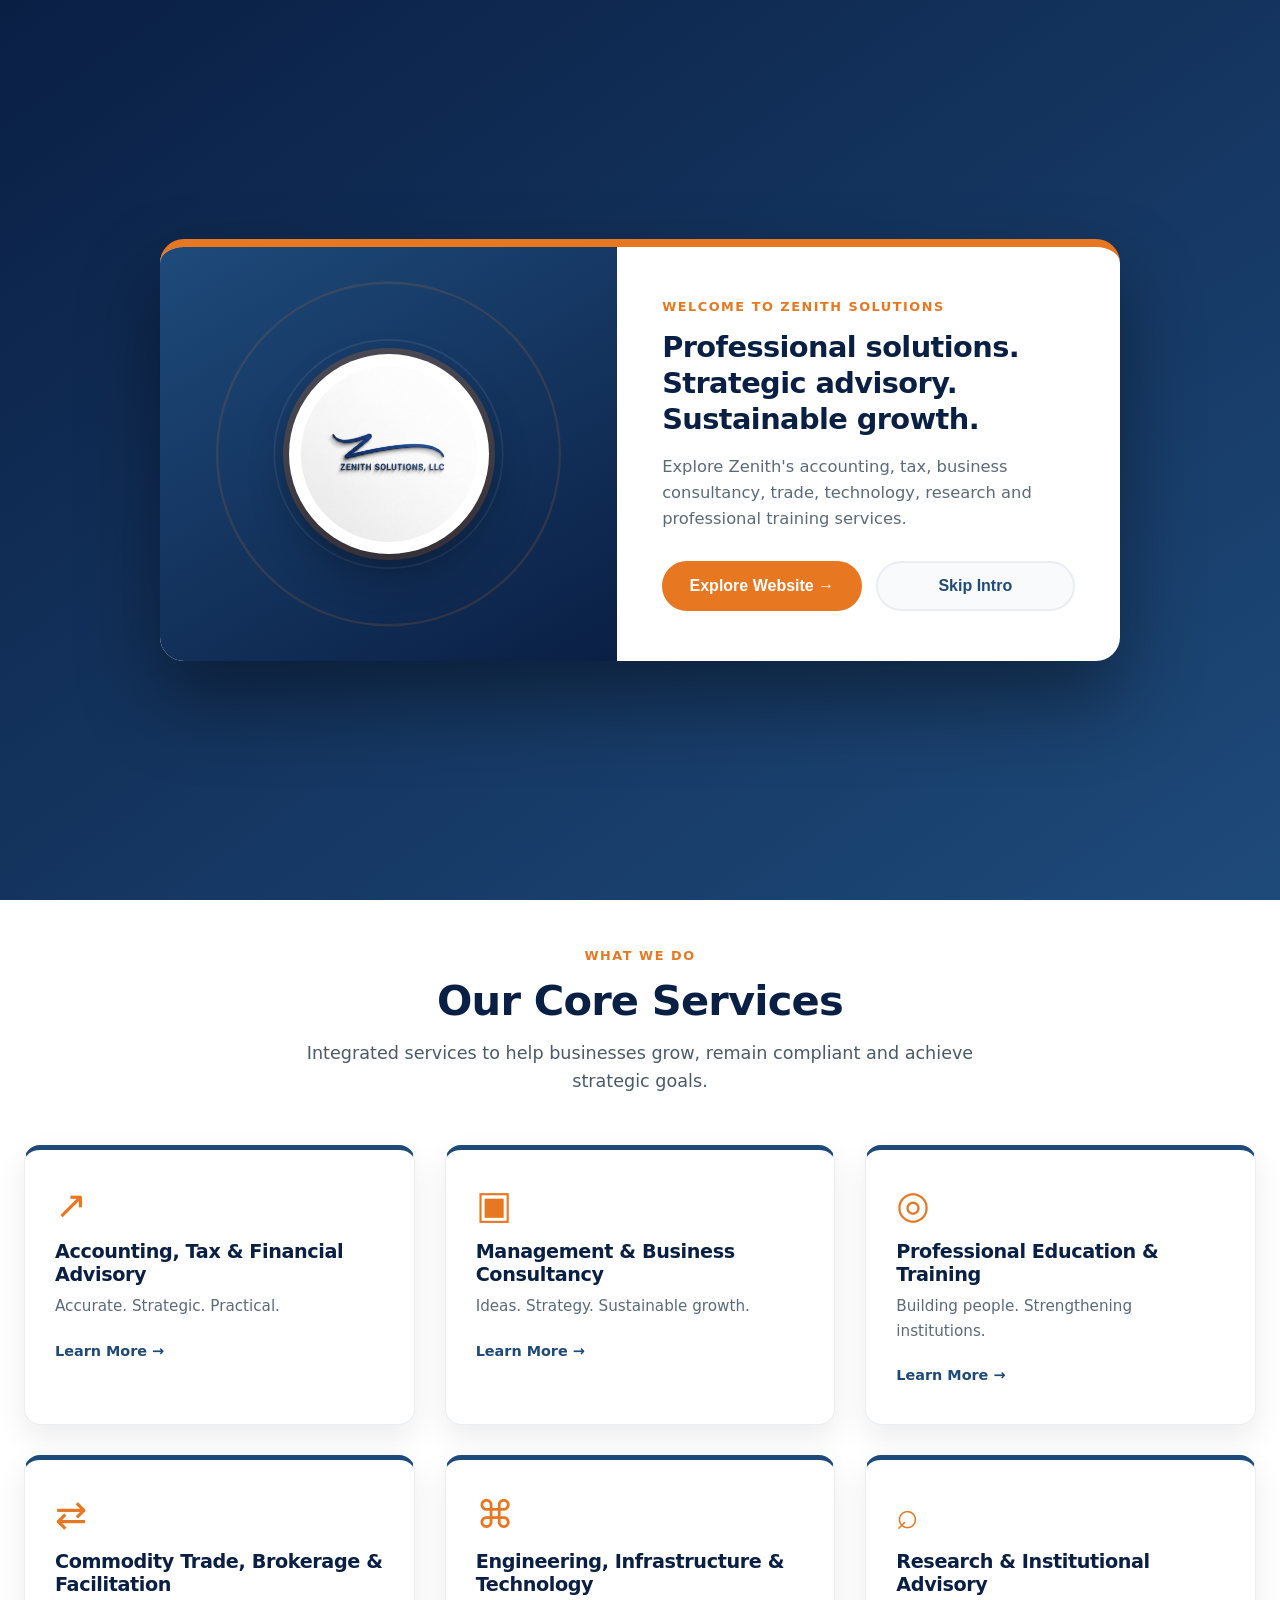
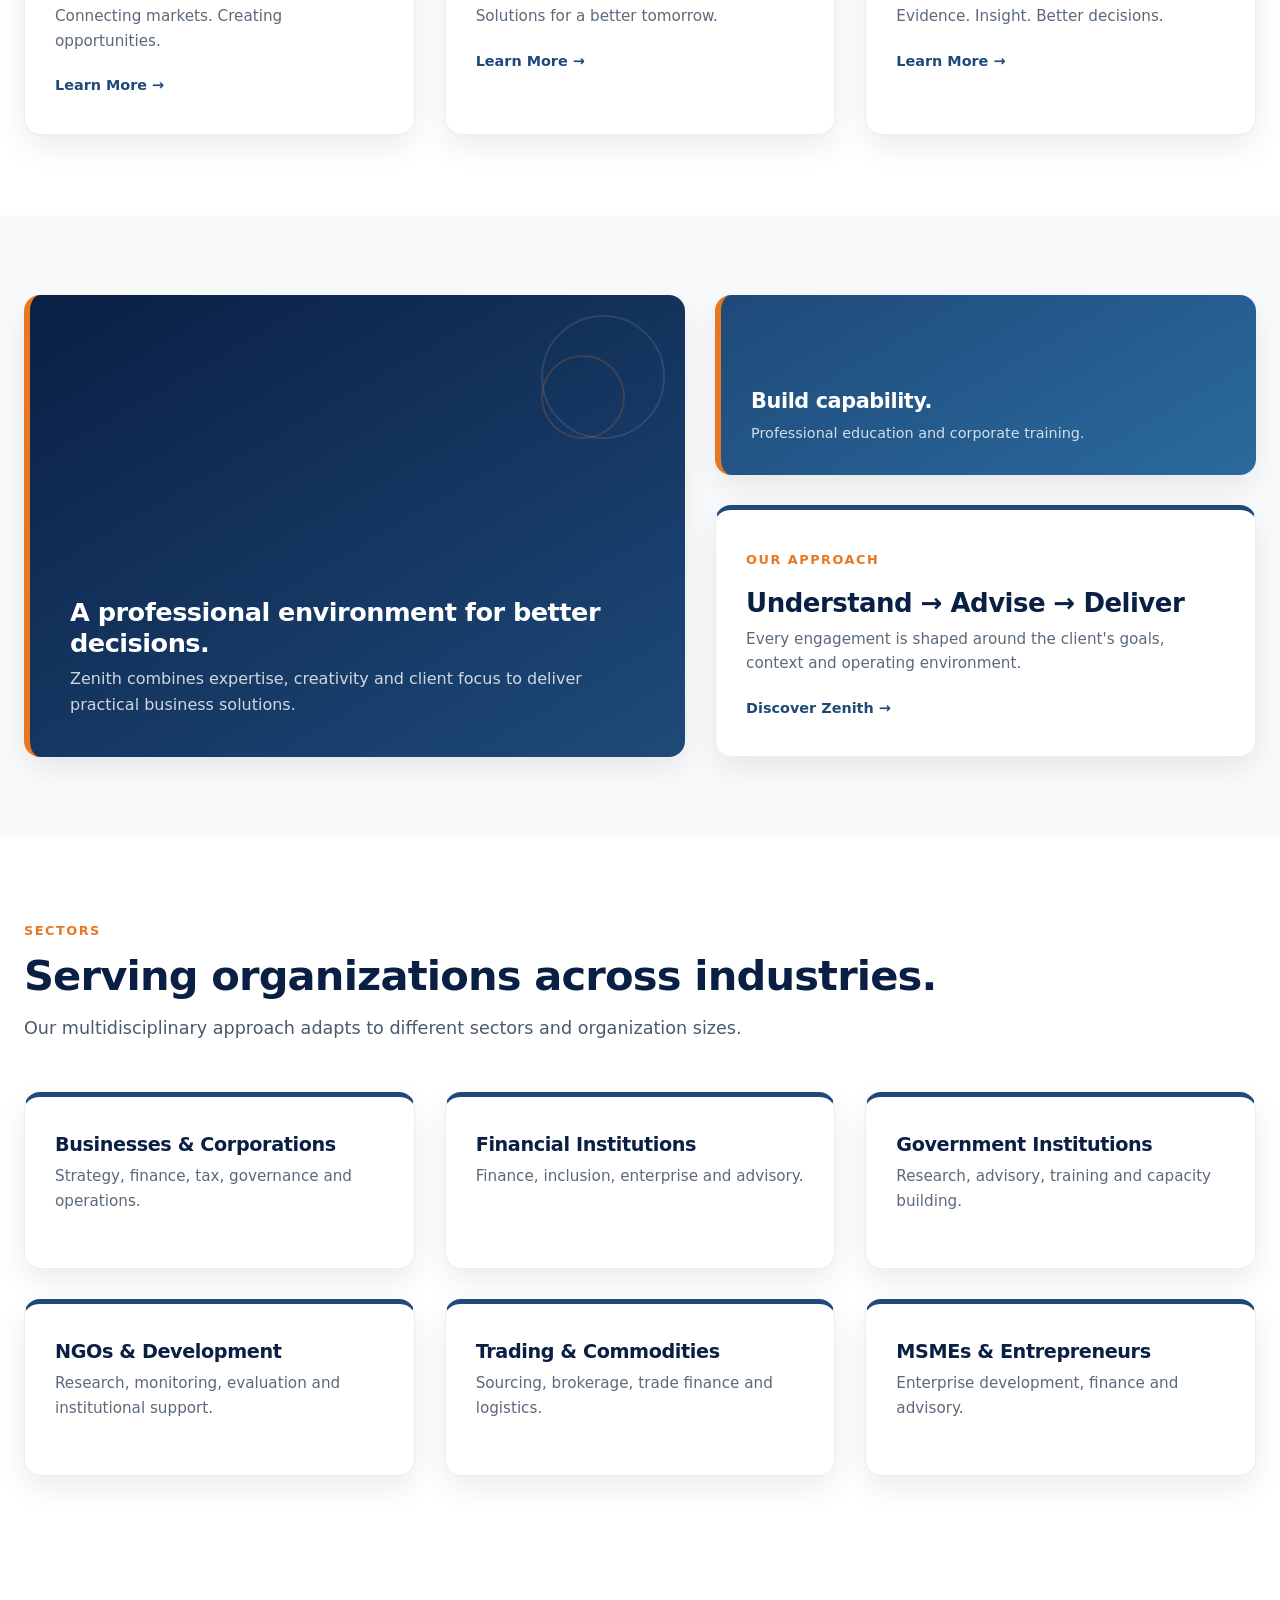
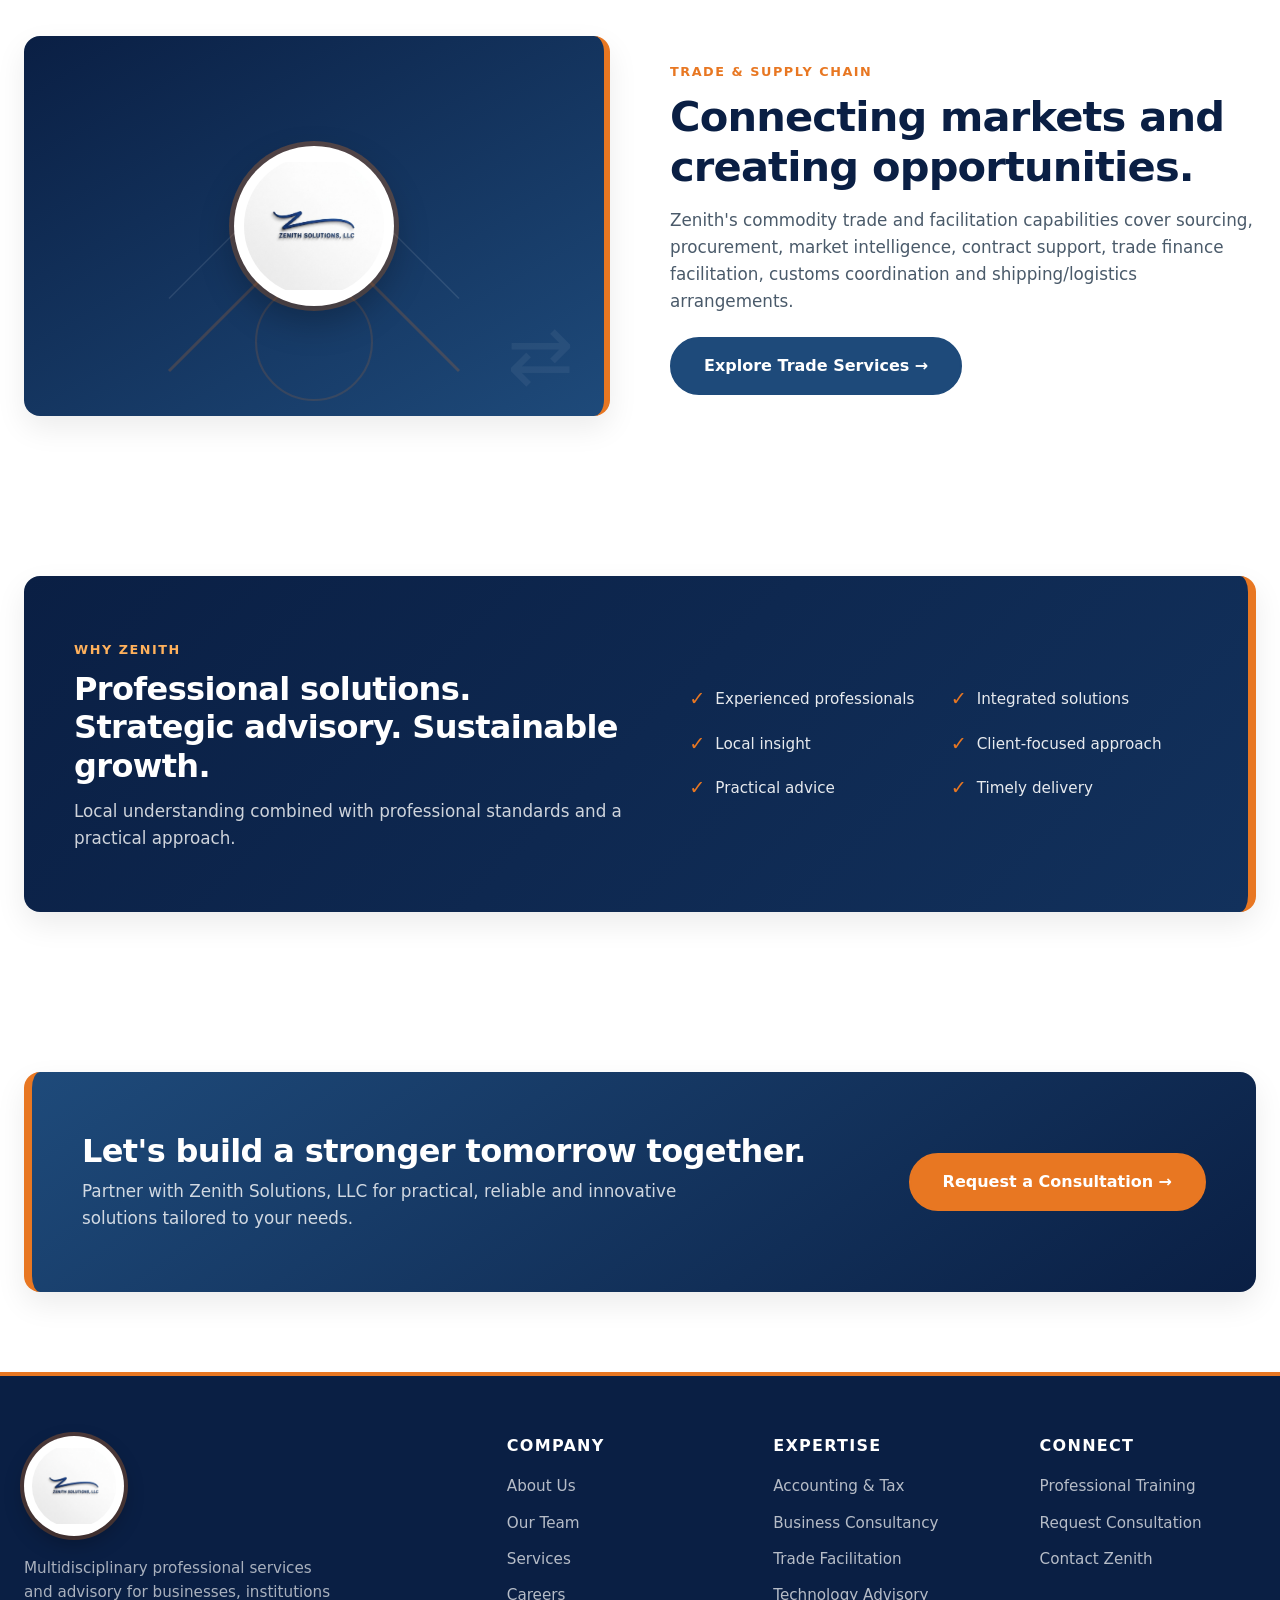
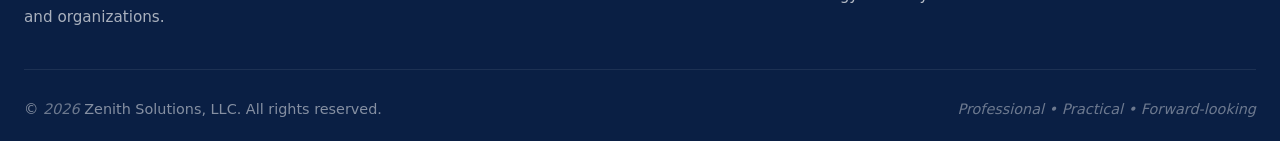
==== commit 2a721f46: "Add files via upload" ====
--- a/index.html
+++ b/index.html
@@ -1383,7 +1383,7 @@
   <div class="welcome-card">
     <div class="welcome-photo">
       <div class="welcome-logo-circle">
-        <img src="assets/zenith-logo.jpg" alt="Zenith Solutions, LLC">
+        <img src="zenith-logo.jpg" alt="Zenith Solutions, LLC">
       </div>
     </div>
     <div class="welcome-copy">
@@ -1419,7 +1419,7 @@
   <div class="container nav-inner">
     <div class="logo-circle">
       <a href="index.html" aria-label="Zenith Solutions Home">
-        <img src="assets/zenith-logo.jpg" alt="Zenith Solutions, LLC">
+        <img src="zenith-logo.jpg" alt="Zenith Solutions, LLC">
       </a>
     </div>
     <button class="menu" aria-label="Open navigation" id="menuToggle">☰</button>
@@ -1455,7 +1455,7 @@
     <div class="hero-visual reveal">
       <div class="hero-logo-circle-wrap">
         <div class="hero-logo-circle">
-          <img src="assets/zenith-logo.jpg" alt="Zenith Solutions, LLC — Professional Services & Advisory">
+          <img src="zenith-logo.jpg" alt="Zenith Solutions, LLC — Professional Services & Advisory">
         </div>
       </div>
       <div class="hero-pill pill-one">
@@ -1609,7 +1609,7 @@
   <div class="container trade-feature reveal">
     <div class="trade-photo">
       <div class="trade-logo-circle">
-        <img src="assets/zenith-logo.jpg" alt="Zenith Solutions, LLC">
+        <img src="zenith-logo.jpg" alt="Zenith Solutions, LLC">
       </div>
     </div>
     <div>
@@ -1661,7 +1661,7 @@
     <div class="footer-grid">
       <div>
         <div class="footer-logo-circle">
-          <img src="assets/zenith-logo.jpg" alt="Zenith Solutions, LLC">
+          <img src="zenith-logo.jpg" alt="Zenith Solutions, LLC">
         </div>
         <p>Multidisciplinary professional services and advisory for businesses, institutions and organizations.</p>
       </div>
@@ -1788,7 +1788,7 @@
     <div class="zs-consult-modal" role="dialog" aria-modal="true" aria-labelledby="zsConsultTitle">
       <div class="zs-consult-top">
         <div class="zs-consult-brand">
-          <img src="assets/zenith-logo.jpg" alt="Zenith Solutions, LLC">
+          <img src="zenith-logo.jpg" alt="Zenith Solutions, LLC">
           <div><span class="zs-consult-kicker">Start a conversation</span><h2 id="zsConsultTitle">Request a Consultation</h2></div>
         </div>
         <button class="zs-consult-close" type="button" aria-label="Close consultation form">×</button>
